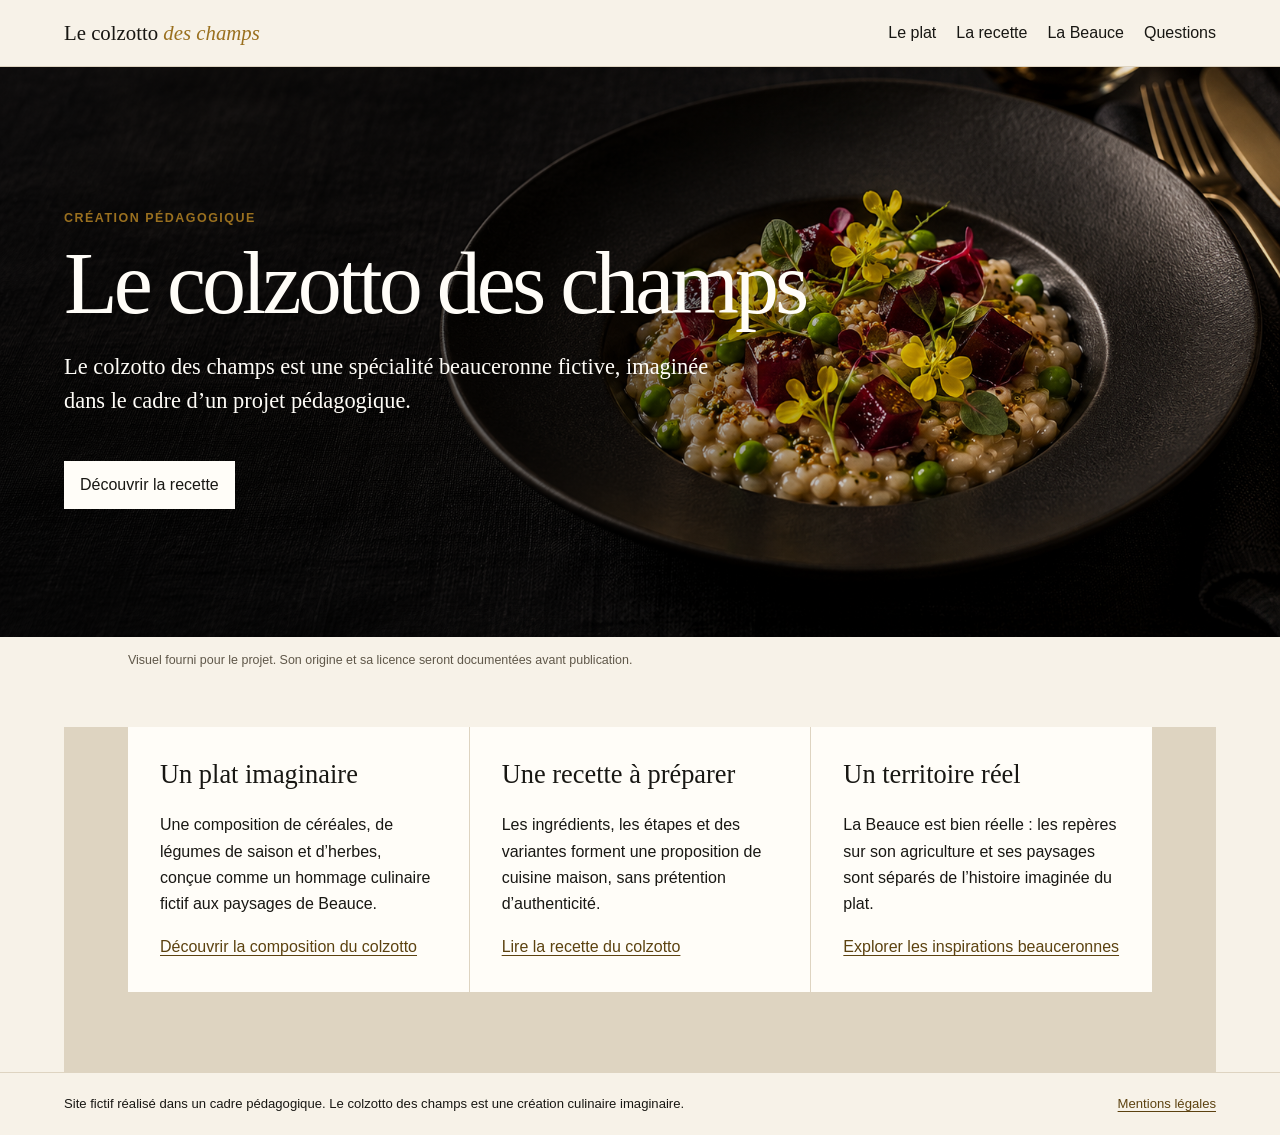
==== index.html @ 435da74e "V1 du site" ====
<!doctype html>
<html lang="fr">
<head>
  <meta charset="utf-8">
  <meta name="viewport" content="width=device-width, initial-scale=1">
  <title>Le colzotto des champs : spécialité beauceronne fictive</title>
  <meta name="description" content="Découvrez le colzotto des champs, une création culinaire imaginaire inspirée de la Beauce : présentation, recette et sources réelles.">
  <link rel="canonical" href="https://colzotto.online/">
  <link rel="icon" href="/assets/favicon.svg" type="image/svg+xml">
  <link rel="stylesheet" href="/assets/site.css">
</head>
<body>
  <header class="site-header">
    <a class="brand" href="/" aria-label="Accueil — Le colzotto des champs">Le colzotto <span>des champs</span></a>
    <nav aria-label="Navigation principale"><a href="/le-plat/">Le plat</a><a href="/recette/">La recette</a><a href="/beauce-inspirations/">La Beauce</a><a href="/questions/">Questions</a></nav>
  </header>
  <main>
    <section class="hero hero--image">
      <img class="hero-photo" src="/assets/hero-colzotto-v2.png" width="1672" height="940" alt="Un plat crémeux servi dans une assiette noire, garni de petits pois, de légumes et de fleurs comestibles" decoding="async">
      <div class="hero-copy">
        <p class="eyebrow">Création pédagogique</p>
        <h1>Le colzotto des champs</h1>
        <p class="lede">Le colzotto des champs est une spécialité beauceronne fictive, imaginée dans le cadre d’un projet pédagogique.</p>
        <a class="button" href="/recette/">Découvrir la recette</a>
      </div>
    </section>
    <p class="image-note">Visuel fourni pour le projet. Son origine et sa licence seront documentées avant publication.</p>
    <section class="content-grid" aria-label="Explorer le site">
      <article><h2>Un plat imaginaire</h2><p>Une composition de céréales, de légumes de saison et d’herbes, conçue comme un hommage culinaire fictif aux paysages de Beauce.</p><a href="/le-plat/">Découvrir la composition du colzotto</a></article>
      <article><h2>Une recette à préparer</h2><p>Les ingrédients, les étapes et des variantes forment une proposition de cuisine maison, sans prétention d’authenticité.</p><a href="/recette/">Lire la recette du colzotto</a></article>
      <article><h2>Un territoire réel</h2><p>La Beauce est bien réelle : les repères sur son agriculture et ses paysages sont séparés de l’histoire imaginée du plat.</p><a href="/beauce-inspirations/">Explorer les inspirations beauceronnes</a></article>
    </section>
  </main>
  <footer><p>Site fictif réalisé dans un cadre pédagogique. Le colzotto des champs est une création culinaire imaginaire.</p><a href="/mentions-legales/">Mentions légales</a></footer>
</body>
</html>
---- assets/site.css ----
:root{--ink:#181713;--paper:#f7f2e8;--cream:#fffdf8;--gold:#9a701f;--line:#ded4c1;--serif:Georgia,"Times New Roman",serif;--sans:Arial,Helvetica,sans-serif}*{box-sizing:border-box}body{margin:0;background:var(--paper);color:var(--ink);font:16px/1.65 var(--sans)}.site-header,footer{padding:1.25rem clamp(1.25rem,5vw,5rem);display:flex;align-items:center;justify-content:space-between;gap:1.5rem}.site-header{border-bottom:1px solid var(--line)}.brand{font:1.3rem/1 var(--serif);color:var(--ink);text-decoration:none;white-space:nowrap}.brand span{color:var(--gold);font-style:italic}nav{display:flex;gap:1.25rem;flex-wrap:wrap}a{color:#5c4210;text-underline-offset:.2em}nav a{color:var(--ink);text-decoration:none}nav a[aria-current="page"]{color:var(--gold);border-bottom:1px solid var(--gold)}.hero,.page{max-width:72rem;margin:0 auto;padding:clamp(4rem,10vw,8rem) clamp(1.25rem,5vw,5rem)}.hero{min-height:55vh;display:grid;align-content:center;justify-items:start}.hero--image{position:relative;isolation:isolate;max-width:none;overflow:hidden;color:var(--cream)}.hero--image::after{content:"";position:absolute;inset:0;z-index:-1;background:linear-gradient(90deg,rgba(0,0,0,.76) 0%,rgba(0,0,0,.52) 44%,rgba(0,0,0,.1) 76%)}.hero-photo{position:absolute;inset:0;z-index:-2;width:100%;height:100%;object-fit:cover;object-position:center}.hero-copy{max-width:72rem;width:100%;margin:0 auto}.eyebrow{color:var(--gold);font-size:.78rem;font-weight:bold;letter-spacing:.12em;text-transform:uppercase}.hero h1,.page h1{margin:.2rem 0;font:clamp(2.7rem,7vw,5.5rem)/.98 var(--serif);letter-spacing:-.045em}.page h1{font-size:clamp(2.5rem,6vw,4.75rem)}.lede{max-width:43rem;font:clamp(1.1rem,2vw,1.4rem)/1.55 var(--serif)}.button{display:inline-block;margin-top:1.2rem;padding:.7rem 1rem;background:var(--ink);color:var(--cream);text-decoration:none}.hero .button{background:var(--cream);color:var(--ink)}.image-note{max-width:72rem;margin:.8rem auto 0;padding:0 clamp(1.25rem,5vw,5rem);font-size:.78rem;color:#5f5749}.content-grid{max-width:72rem;margin:3.5rem auto 0;padding:0 clamp(1.25rem,5vw,5rem) 5rem;display:grid;grid-template-columns:repeat(3,1fr);gap:1px;background:var(--line)}.content-grid article{padding:2rem;background:var(--cream)}h2{margin-top:2.5rem;font:1.65rem/1.2 var(--serif)}.content-grid h2{margin-top:0}.page section{max-width:48rem;border-top:1px solid var(--line);padding-top:.1rem}.fact{padding:0 1.25rem 1.25rem}.real{border-left:3px solid #566448}.imagined{border-left:3px solid var(--gold)}footer{border-top:1px solid var(--line);font-size:.82rem}footer p{margin:0;max-width:45rem}@media(max-width:700px){.site-header,footer{align-items:flex-start;flex-direction:column;gap:.9rem}nav{gap:.75rem}.content-grid{grid-template-columns:1fr}.hero{min-height:48vh}.hero--image{min-height:34rem}.hero--image::after{background:linear-gradient(90deg,rgba(0,0,0,.8),rgba(0,0,0,.35))}.hero-photo{object-position:62% center}}
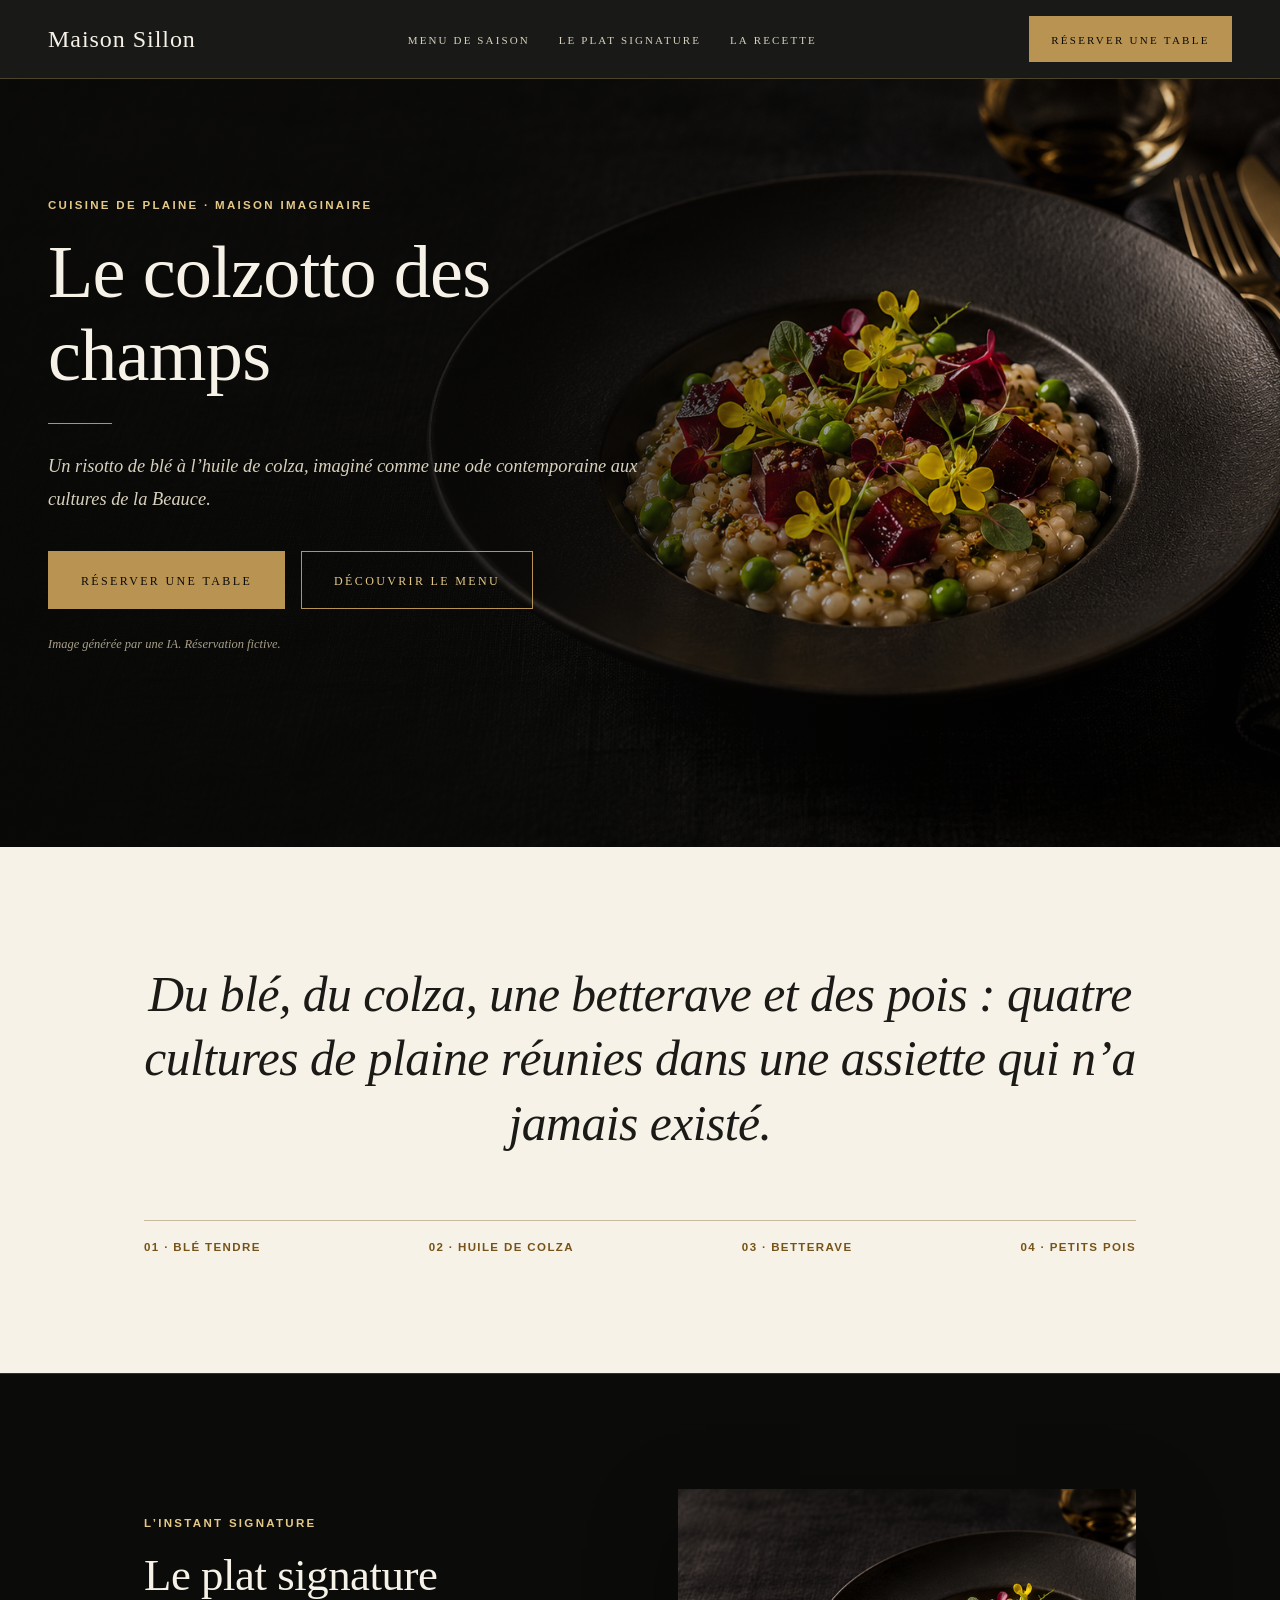
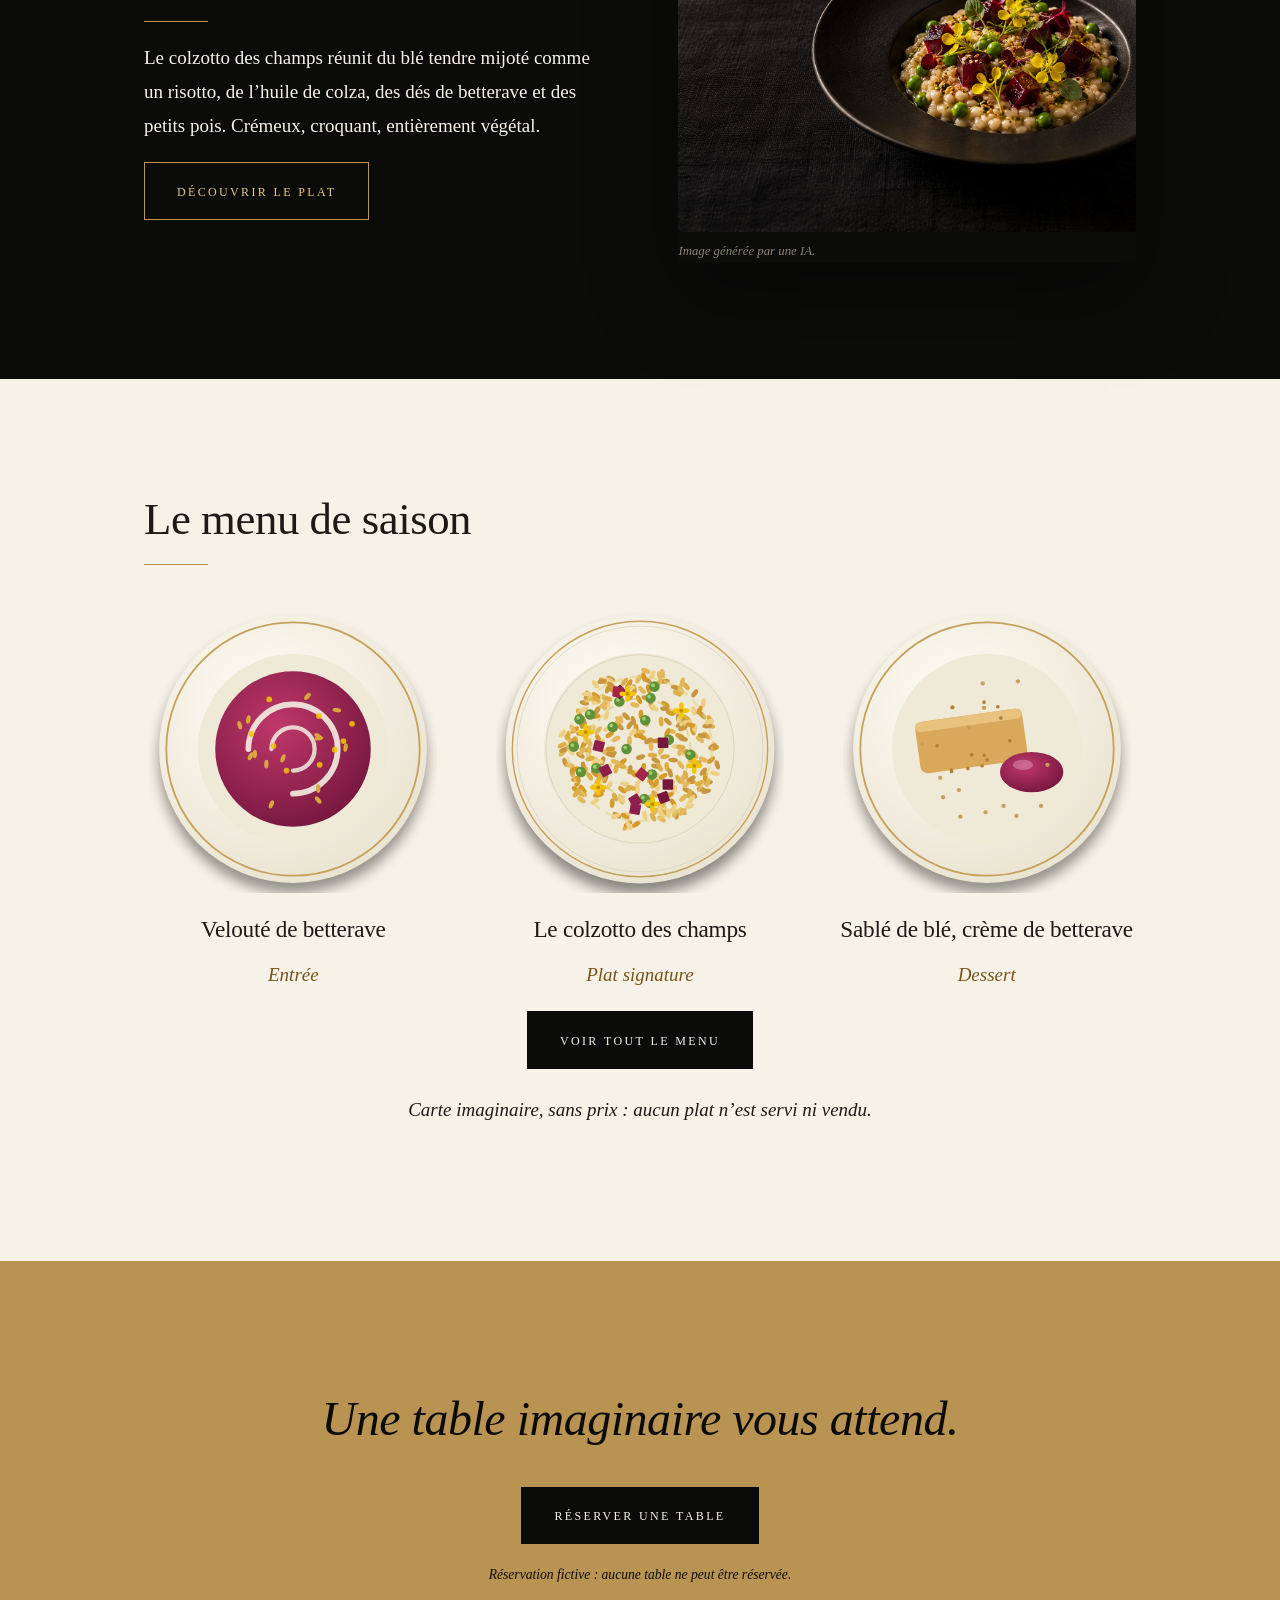
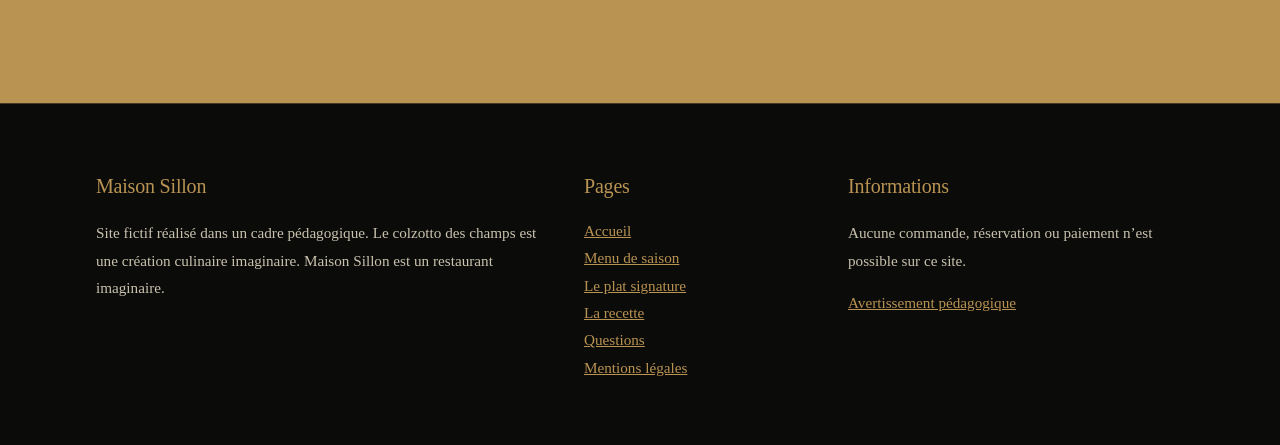
==== commit 7e43d7da: "Merge du site" ====
--- a/index.html
+++ b/index.html
@@ -1,36 +1,33 @@
 <!doctype html>
 <html lang="fr">
 <head>
-  <meta charset="utf-8">
-  <meta name="viewport" content="width=device-width, initial-scale=1">
-  <title>Le colzotto des champs : spécialité beauceronne fictive</title>
-  <meta name="description" content="Découvrez le colzotto des champs, une création culinaire imaginaire inspirée de la Beauce : présentation, recette et sources réelles.">
-  <link rel="canonical" href="https://colzotto.online/">
-  <link rel="icon" href="/assets/favicon.svg" type="image/svg+xml">
-  <link rel="stylesheet" href="/assets/site.css">
+<meta charset="utf-8">
+<meta name="viewport" content="width=device-width, initial-scale=1">
+<title>Le colzotto des champs, plat signature d’un restaurant imaginaire</title>
+<meta name="description" content="Maison Sillon est un restaurant imaginaire dont la carte tourne autour du colzotto des champs, un risotto de blé à l’huile de colza inspiré de la Beauce.">
+<link rel="canonical" href="https://VOTRE-COMPTE.github.io/colzotto/">
+<link rel="icon" href="assiette.svg" type="image/svg+xml">
+<link rel="stylesheet" href="style.css">
+<script src="script.js" defer></script>
 </head>
 <body>
-  <header class="site-header">
-    <a class="brand" href="/" aria-label="Accueil — Le colzotto des champs">Le colzotto <span>des champs</span></a>
-    <nav aria-label="Navigation principale"><a href="/le-plat/">Le plat</a><a href="/recette/">La recette</a><a href="/beauce-inspirations/">La Beauce</a><a href="/questions/">Questions</a></nav>
-  </header>
-  <main>
-    <section class="hero hero--image">
-      <img class="hero-photo" src="/assets/hero-colzotto-v2.png" width="1672" height="940" alt="Un plat crémeux servi dans une assiette noire, garni de petits pois, de légumes et de fleurs comestibles" decoding="async">
-      <div class="hero-copy">
-        <p class="eyebrow">Création pédagogique</p>
-        <h1>Le colzotto des champs</h1>
-        <p class="lede">Le colzotto des champs est une spécialité beauceronne fictive, imaginée dans le cadre d’un projet pédagogique.</p>
-        <a class="button" href="/recette/">Découvrir la recette</a>
-      </div>
-    </section>
-    <p class="image-note">Visuel fourni pour le projet. Son origine et sa licence seront documentées avant publication.</p>
-    <section class="content-grid" aria-label="Explorer le site">
-      <article><h2>Un plat imaginaire</h2><p>Une composition de céréales, de légumes de saison et d’herbes, conçue comme un hommage culinaire fictif aux paysages de Beauce.</p><a href="/le-plat/">Découvrir la composition du colzotto</a></article>
-      <article><h2>Une recette à préparer</h2><p>Les ingrédients, les étapes et des variantes forment une proposition de cuisine maison, sans prétention d’authenticité.</p><a href="/recette/">Lire la recette du colzotto</a></article>
-      <article><h2>Un territoire réel</h2><p>La Beauce est bien réelle : les repères sur son agriculture et ses paysages sont séparés de l’histoire imaginée du plat.</p><a href="/beauce-inspirations/">Explorer les inspirations beauceronnes</a></article>
-    </section>
-  </main>
-  <footer><p>Site fictif réalisé dans un cadre pédagogique. Le colzotto des champs est une création culinaire imaginaire.</p><a href="/mentions-legales/">Mentions légales</a></footer>
+<div id="progress" aria-hidden="true"></div>
+<header class="top"><a class="logo" href="index.html">Maison Sillon</a><a class="reserve" href="#reservation">Réserver une table</a><nav aria-label="Navigation principale"><a href="la-carte.html">Menu de saison</a><a href="le-plat.html">Le plat signature</a><a href="recette.html">La recette</a></nav></header>
+<section class="banner hero"><div class="hero-grid"><div class="banner-in"><p class="eyebrow">Cuisine de plaine · Maison imaginaire</p><h1>Le colzotto des champs</h1><span class="rule"></span><p class="lead">Un risotto de blé à l’huile de colza, imaginé comme une ode contemporaine aux cultures de la Beauce.</p><p class="actions"><a class="btn" href="#reservation">Réserver une table</a><a class="btn ghost" href="la-carte.html">Découvrir le menu</a></p><p class="credit">Image générée par une IA. Réservation fictive.</p></div><div class="hero-plate" aria-hidden="true"></div></div></section>
+<main class="full">
+
+
+<section class="s-ivoire"><div class="wrap"><p class="statement">Du blé, du colza, une betterave et des pois : quatre cultures de plaine réunies dans une assiette qui n’a jamais existé.</p><div class="ingredient-rail" aria-label="Les ingrédients du colzotto"><span>01 · Blé tendre</span><span>02 · Huile de colza</span><span>03 · Betterave</span><span>04 · Petits pois</span></div></div></section>
+<section class="s-noir signature-section"><div class="wrap split"><div class="reveal"><p class="eyebrow">L’instant signature</p><h2>Le plat signature</h2><span class="rule"></span><p>Le colzotto des champs réunit du blé tendre mijoté comme un risotto, de l’huile de colza, des dés de betterave et des petits pois. Crémeux, croquant, entièrement végétal.</p><p><a class="btn ghost" href="le-plat.html">Découvrir le plat</a></p></div><figure class="reveal signature-photo"><img src="hero-colzotto-v2.png" width="1680" height="943" alt="Photographie d’un colzotto servi dans une assiette noire, avec blé crémeux, petits pois, betterave et fleurs de colza" loading="lazy"><figcaption>Image générée par une IA.</figcaption></figure></div></section>
+<section class="s-ivoire"><div class="wrap"><h2 class="reveal">Le menu de saison</h2><span class="rule"></span>
+<div class="trio dishes-mini">
+<a class="reveal" style="--d:0s" href="la-carte.html"><img src="dish-veloute.svg" width="400" height="400" alt="Velouté de betterave vu de dessus, avec un filet de crème et des gouttes d’huile de colza" loading="lazy"><h3>Velouté de betterave</h3><p>Entrée</p></a>
+<a class="reveal" style="--d:.12s" href="le-plat.html"><img src="assiette.svg" width="600" height="600" alt="Vue de dessus d’une assiette de colzotto : blé doré, petits pois, dés de betterave et fleurs de colza" loading="lazy"><h3>Le colzotto des champs</h3><p>Plat signature</p></a>
+<a class="reveal" style="--d:.24s" href="la-carte.html"><img src="dish-sable.svg" width="400" height="400" alt="Sablé de blé avec une quenelle de crème de betterave et des paillettes dorées" loading="lazy"><h3>Sablé de blé, crème de betterave</h3><p>Dessert</p></a>
+</div><p class="reveal center"><a class="btn dark" href="la-carte.html">Voir tout le menu</a></p><p class="reveal center note-menu">Carte imaginaire, sans prix : aucun plat n’est servi ni vendu.</p></div></section>
+<section class="s-or"><div class="wrap center"><p class="band-text reveal">Une table imaginaire vous attend.</p><p class="reveal"><a class="btn dark" href="#reservation">Réserver une table</a></p><p class="reveal small">Réservation fictive : aucune table ne peut être réservée.</p></div></section>
+</main>
+<div id="reservation" class="modal" role="dialog" aria-modal="true" aria-labelledby="rt"><div class="modal-box"><h2 id="rt">Réservation fictive</h2><p>Maison Sillon est un restaurant imaginaire. Aucune table ne peut être réservée et aucune donnée n’est collectée sur ce site.</p><p>Ce bouton illustre seulement la mise en page d’un site de restaurant.</p><a class="btn" href="#fermer">Fermer</a></div></div>
+<footer><div class="foot-grid"><div><p class="foot-title">Maison Sillon</p><p>Site fictif réalisé dans un cadre pédagogique. Le colzotto des champs est une création culinaire imaginaire. Maison Sillon est un restaurant imaginaire.</p></div><div><p class="foot-title">Pages</p><ul><li><a href="index.html">Accueil</a></li><li><a href="la-carte.html">Menu de saison</a></li><li><a href="le-plat.html">Le plat signature</a></li><li><a href="recette.html">La recette</a></li><li><a href="questions-frequentes.html">Questions</a></li><li><a href="mentions-legales.html">Mentions légales</a></li></ul></div><div><p class="foot-title">Informations</p><p>Aucune commande, réservation ou paiement n’est possible sur ce site.</p><p><a href="mentions-legales.html">Avertissement pédagogique</a></p></div></div></footer>
 </body>
 </html>
--- a/style.css
+++ b/style.css
@@ -0,0 +1,108 @@
+*{box-sizing:border-box}
+:root{--noir:#0b0b0a;--noir2:#15140f;--ivoire:#f7f2e8;--ivoire2:#ebe4d1;--or:#b99352;--or-clair:#e5c987;--or-fonce:#765318;--encre:#1b1a16;--serif:"Bodoni 72","Didot","Iowan Old Style","Palatino Linotype",Palatino,"Book Antiqua",Georgia,serif}
+html{scroll-behavior:smooth}
+body{margin:0;font:19px/1.8 var(--serif);color:var(--encre);background:var(--ivoire)}
+h1,h2,h3,.logo,.foot-title,.statement,.equation,.band-text{font-weight:400;letter-spacing:-.01em}
+#progress{position:fixed;top:0;left:0;right:0;height:2px;background:var(--or);transform:scaleX(0);transform-origin:left;z-index:60}
+.top{position:sticky;top:0;z-index:50;background:rgba(11,11,10,.94);backdrop-filter:blur(14px);border-bottom:1px solid rgba(198,161,91,.3);display:flex;flex-wrap:wrap;align-items:center;gap:.4rem 2rem;padding:1rem clamp(1rem,4vw,3rem)}
+.logo{font-size:1.5rem;color:var(--ivoire);text-decoration:none;letter-spacing:.04em}
+nav{display:flex;flex-wrap:wrap;gap:.2rem 1.8rem;margin:0 auto}
+nav a{color:#d8d1bd;text-decoration:none;font-size:.95rem;font-variant-caps:all-small-caps;letter-spacing:.14em;padding:.4rem 0;border-bottom:1px solid transparent;transition:color .3s,border-color .3s}
+nav a:hover,nav a[aria-current]{color:var(--or-clair);border-bottom-color:var(--or)}
+.reserve{order:3;background:var(--or);color:var(--noir);text-decoration:none;padding:.55rem 1.4rem;font-variant-caps:all-small-caps;letter-spacing:.14em;font-size:1rem;transition:background .3s}
+.reserve:hover{background:var(--or-clair)}
+a{color:var(--or-fonce)}
+.s-noir a:not(.btn),.banner a:not(.btn),footer a{color:var(--or)}
+a:focus-visible{outline:2px solid var(--or);outline-offset:3px}
+.rule{display:block;width:4rem;height:1px;background:var(--or);margin:1.2rem 0}
+.center .rule,.banner:not(.hero) .rule{margin-left:auto;margin-right:auto}
+.banner{background:linear-gradient(rgba(11,11,10,.82),rgba(11,11,10,.95)),url(hero-champs.svg) center/cover;color:var(--ivoire);padding:clamp(3.5rem,9vw,7rem) clamp(1rem,4vw,3rem);text-align:center}
+.banner-in{max-width:46rem;margin:0 auto}
+.banner h1{font-size:clamp(2rem,5vw,3.6rem);line-height:1.12;margin:0}
+.banner .lead{font-size:1.15rem;color:#d8d1bd;margin:0;font-style:italic}
+.banner.hero{min-height:min(48rem,calc(100vh - 4.5rem));text-align:left;padding-top:clamp(3rem,9vw,8rem);padding-bottom:clamp(3rem,9vw,8rem);background:linear-gradient(90deg,rgba(8,8,7,.96) 0%,rgba(8,8,7,.86) 37%,rgba(8,8,7,.16) 78%),url(hero-colzotto-v2.png) center/cover;color:var(--ivoire);overflow:hidden}
+.hero-grid{max-width:76rem;margin:0 auto;display:grid;grid-template-columns:1.1fr .9fr;gap:2rem;align-items:center}
+.hero .banner-in{margin:0;max-width:none}
+.hero h1{font-size:clamp(2.4rem,5.8vw,4.8rem)}
+.hero .rule{margin:1.6rem 0}
+.hero-plate{min-height:14rem}
+.actions{display:flex;flex-wrap:wrap;gap:1rem;margin:2.2rem 0 0}
+.btn{display:inline-block;background:var(--or);color:var(--noir);padding:.8rem 2rem;text-decoration:none;font-variant-caps:all-small-caps;letter-spacing:.14em;font-size:1.05rem;border:1px solid var(--or);transition:background .3s,color .3s}
+.btn:hover{background:var(--or-clair)}
+.btn.ghost{background:transparent;color:var(--or-clair)}
+.btn.ghost:hover{background:var(--or);color:var(--noir)}
+.btn.dark{background:var(--noir);color:var(--ivoire);border-color:var(--noir)}
+.btn.dark:hover{background:var(--or);color:var(--noir);border-color:var(--or)}
+.credit{font-size:.78rem;color:#a89f88;margin:1.5rem 0 0;font-style:italic}
+.eyebrow{margin:0 0 1rem;color:var(--or-clair);font-family:Arial,sans-serif;font-size:.72rem;font-weight:600;letter-spacing:.2em;text-transform:uppercase}
+.story-credit{text-align:center;margin:0;padding-bottom:1.5rem}
+.wrap{max-width:68rem;margin:0 auto;padding:clamp(4rem,9vw,8rem) clamp(1rem,4vw,3rem)}
+.s-ivoire{background:var(--ivoire)}
+.s-noir{background:var(--noir);color:var(--ivoire)}
+.s-or{background:var(--or);color:var(--noir)}
+.center{text-align:center}
+.small{font-size:.85rem;font-style:italic;margin:.5rem 0 0}
+h2{font-size:clamp(1.8rem,3.8vw,2.8rem);line-height:1.15;margin:0}
+h3{font-size:1.45rem;margin:0 0 .4rem}
+.intro{font-size:1.2rem;max-width:40rem;margin:0 auto}
+.statement{font-size:clamp(1.7rem,4vw,3.1rem);line-height:1.3;margin:0;text-align:center;font-style:italic}
+.ingredient-rail{display:flex;justify-content:space-between;gap:1rem;border-top:1px solid rgba(118,83,24,.35);margin-top:4rem;padding-top:1rem;overflow:hidden;color:var(--or-fonce);font-family:Arial,sans-serif;font-size:.72rem;font-weight:600;letter-spacing:.12em;text-transform:uppercase}.ingredient-rail span{white-space:nowrap;transition:transform .5s,color .5s}.ingredient-rail span:hover{color:var(--encre);transform:translateY(-3px)}
+.split{display:grid;grid-template-columns:1fr 1fr;gap:clamp(2rem,6vw,5rem);align-items:center}
+.signature-section{border-top:1px solid rgba(198,161,91,.25)}.signature-photo{overflow:hidden;box-shadow:0 2rem 5rem rgba(0,0,0,.35)}.signature-photo img{width:100%;aspect-ratio:4/3;object-fit:cover;transition:transform 1.2s ease}.signature-photo:hover img{transform:scale(1.035)}
+figure{margin:0}
+figure img{display:block;max-width:100%;height:auto}
+figcaption{font-size:.8rem;color:#8a8472;margin-top:.5rem;font-style:italic}
+.split figure img[data-par]{width:100%;transform:scale(1.1)}
+.split figure:has(img[data-par]){overflow:hidden}
+.trio{display:grid;grid-template-columns:repeat(3,1fr);gap:clamp(1.5rem,4vw,3rem);margin-top:2.5rem}
+.trio>div{border-top:1px solid var(--or);padding-top:1.2rem}
+.dishes-mini a{display:block;text-align:center;text-decoration:none;color:var(--encre);border:0;padding:0}
+.dishes-mini img{width:100%;max-width:18rem;height:auto;margin:0 auto 1rem;display:block;transition:transform .6s}
+.dishes-mini a:hover img{transform:scale(1.04)}
+.dishes-mini p{margin:0;font-style:italic;color:var(--or-fonce)}
+.note-menu{font-style:italic;margin-top:1.5rem}
+.band-text{font-size:clamp(1.8rem,4vw,3rem);margin:0 0 1.5rem;font-style:italic}
+.dish-grid{display:grid;grid-template-columns:1fr 1fr;gap:clamp(2rem,5vw,4rem);margin-top:2.5rem}
+.dish{display:flex;flex-direction:column;gap:1.2rem;align-items:center;text-align:center}
+.dish img{width:100%;max-width:19rem;height:auto}
+.dish p{margin:0}
+.tag{color:var(--or);font-style:italic;font-size:.95rem}
+.dish.sig h3{color:var(--or-clair)}
+.stage{position:sticky;top:7rem;align-self:start;height:min(70vh,34rem);aspect-ratio:4/5;margin:0 auto}
+.stage img{position:absolute;inset:0;width:100%;height:100%;object-fit:contain;transition:opacity .8s,transform .8s}
+.stage img:not(:first-child){opacity:0}
+.story{display:grid;grid-template-columns:1fr 1fr;gap:clamp(2rem,6vw,5rem);padding-bottom:2rem}
+.steps{position:relative;padding-left:2.2rem;border-left:1px solid rgba(198,161,91,.35)}
+.step{position:relative;min-height:72vh;display:flex;flex-direction:column;justify-content:center}
+.step::before{content:"";position:absolute;left:calc(-2.2rem - 6px);top:50%;width:11px;height:11px;border-radius:50%;background:var(--noir);border:1px solid var(--or);transition:background .5s,transform .5s}
+.step h3{font-size:clamp(1.8rem,3.4vw,2.6rem);color:var(--or-clair)}
+.step p{color:#d8d1bd;max-width:26rem}
+.equation{font-size:clamp(1.8rem,5vw,3.6rem);color:var(--or-clair);margin:1.5rem 0;font-style:italic;line-height:1.2}
+.s-noir .center>p:last-child{max-width:38rem;margin-left:auto;margin-right:auto;color:#d8d1bd}
+main.narrow{max-width:46rem;margin:0 auto;padding:3rem 1rem 5rem}
+main.narrow h2{font-size:1.9rem;margin-top:3rem;color:var(--encre)}
+main.narrow h1{font-size:2rem}
+.note{background:var(--ivoire2);border-left:3px solid var(--or);padding:.5rem 1.4rem 1rem;margin:1.8rem 0}
+.note.real{border-left-color:#3c6a8a}
+.modal{display:none;position:fixed;inset:0;z-index:100;background:rgba(11,11,10,.82);place-items:center;padding:1rem}
+.modal:target{display:grid}
+.modal-box{background:var(--ivoire);max-width:30rem;padding:2.5rem;border-top:3px solid var(--or);text-align:center}
+.modal-box h2{margin-bottom:1rem}
+footer{background:var(--noir);color:#c9c2ae;padding:4rem clamp(1rem,4vw,3rem);font-size:.95rem;border-top:1px solid rgba(198,161,91,.3)}
+.foot-grid{max-width:68rem;margin:0 auto;display:grid;grid-template-columns:2fr 1fr 1.5fr;gap:2.5rem}
+.foot-title{font-size:1.25rem;color:var(--or);margin:0 0 .8rem}
+footer ul{list-style:none;padding:0;margin:0}
+.js .reveal{opacity:0;transform:translateY(18px);transition:opacity 1s ease var(--d,0s),transform 1s ease var(--d,0s)}
+.js .reveal.in{opacity:1;transform:none}
+.js .w{opacity:.2;transition:opacity .5s}
+.js .w.lit{opacity:1}
+.js .stage img{opacity:0;transform:scale(.96)}
+.js .stage img.on{opacity:1;transform:none}
+.js .step{opacity:.3;transition:opacity .6s}
+.js .step.on{opacity:1}
+.js .step.on::before{background:var(--or);transform:scale(1.5)}
+@keyframes rise{from{opacity:0;transform:translateY(20px)}to{opacity:1;transform:none}}
+@keyframes fade{from{opacity:0}to{opacity:1}}
+@media(prefers-reduced-motion:no-preference){.hero h1{animation:rise 1.2s both}.hero .lead{animation:rise 1.2s .2s both}.hero .actions{animation:rise 1.2s .4s both}.hero-plate{animation:fade 1.8s .1s both}}
+@media(max-width:860px){.top{position:static}.logo{margin-right:auto}.reserve{order:2}nav{order:3;flex-basis:100%;flex-wrap:nowrap;overflow-x:auto;margin:0;gap:1.4rem;padding-bottom:.2rem}nav a{white-space:nowrap}.hero-grid,.split,.story,.foot-grid,.dish-grid,.trio{grid-template-columns:1fr}.hero-plate{display:none}.banner.hero{min-height:40rem;background:linear-gradient(90deg,rgba(8,8,7,.97),rgba(8,8,7,.68)),url(hero-colzotto-v2.png) 66% center/cover}.ingredient-rail{justify-content:flex-start;overflow:auto;padding-bottom:.5rem}.stage{position:sticky;top:0;height:38vh;z-index:5;background:var(--noir);width:100%;aspect-ratio:auto}.step{min-height:55vh}.steps{padding-left:1.4rem}.step::before{left:calc(-1.4rem - 6px)}.hero .banner-in{text-align:left}}
+@media(max-width:500px){.logo{font-size:1.2rem}.reserve{padding:.45rem .8rem;font-size:.85rem;letter-spacing:.08em}.top{flex-wrap:wrap;gap:.4rem .8rem}}
